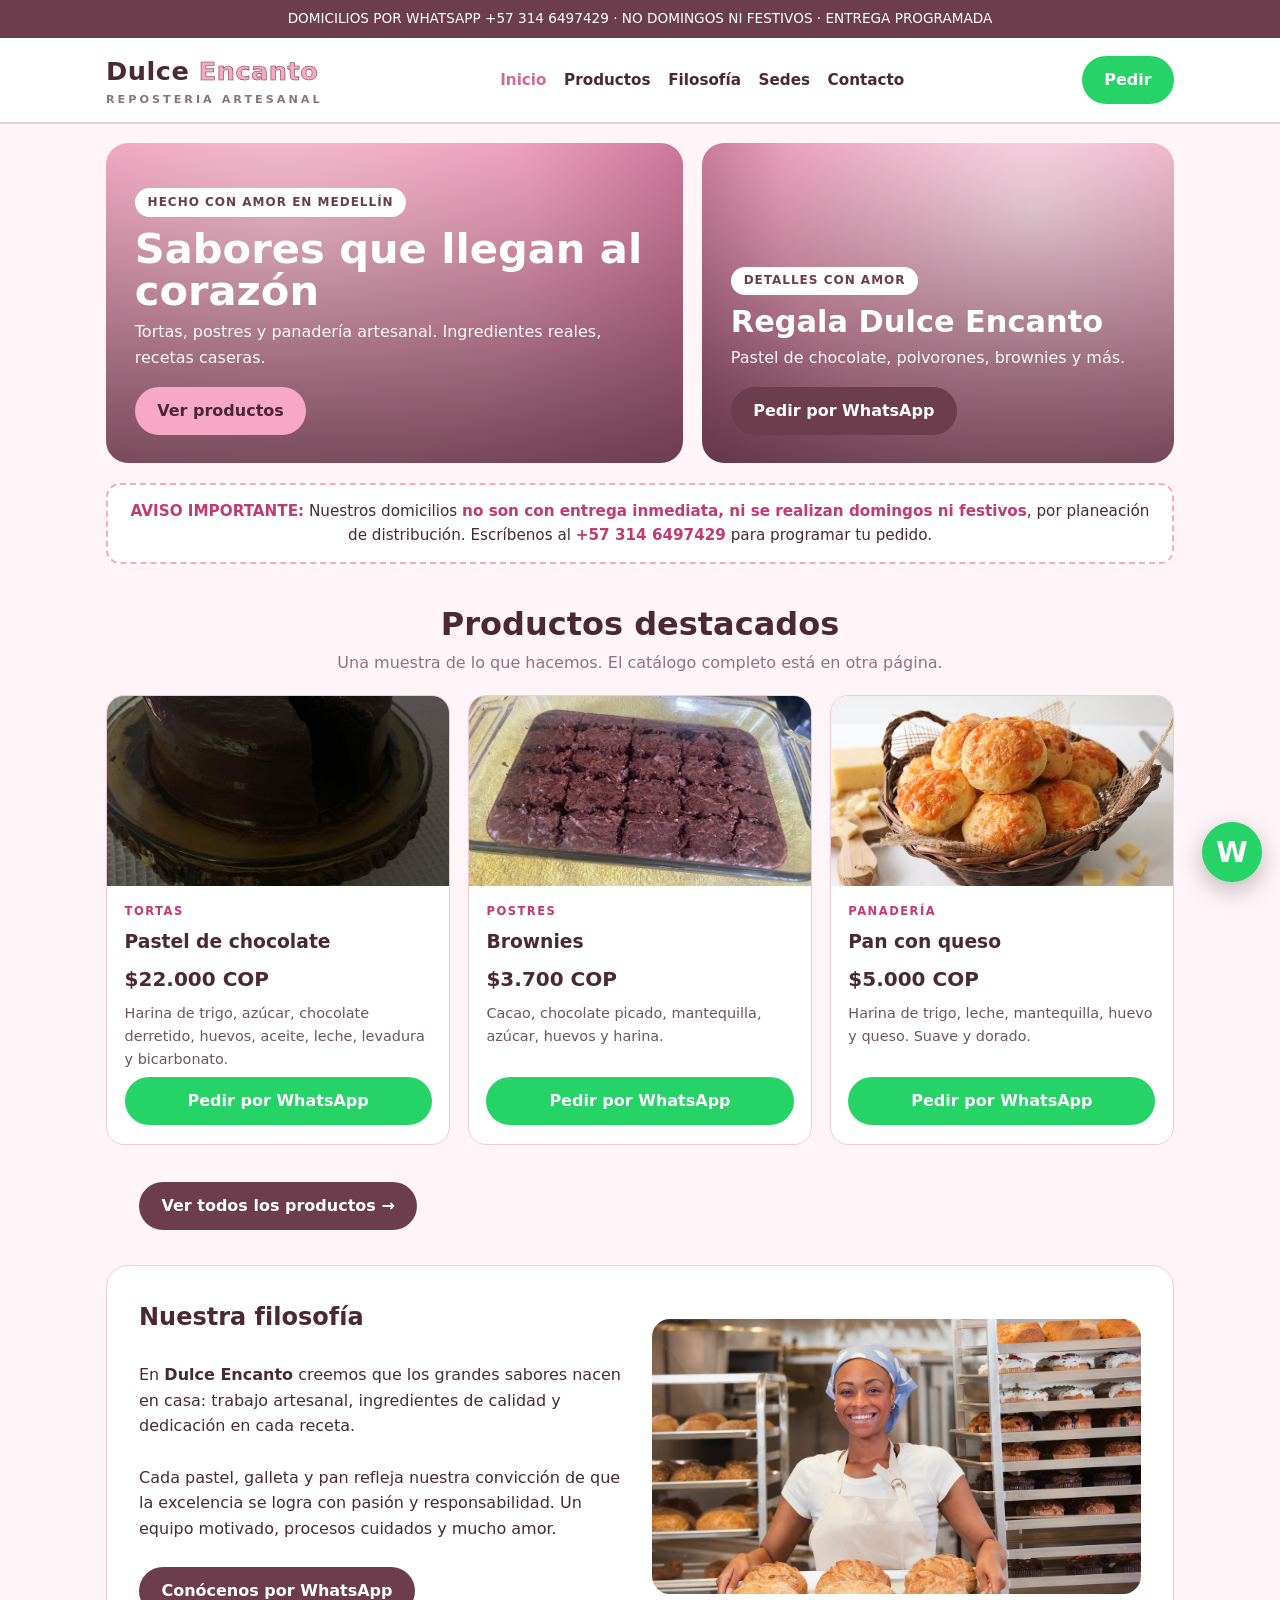
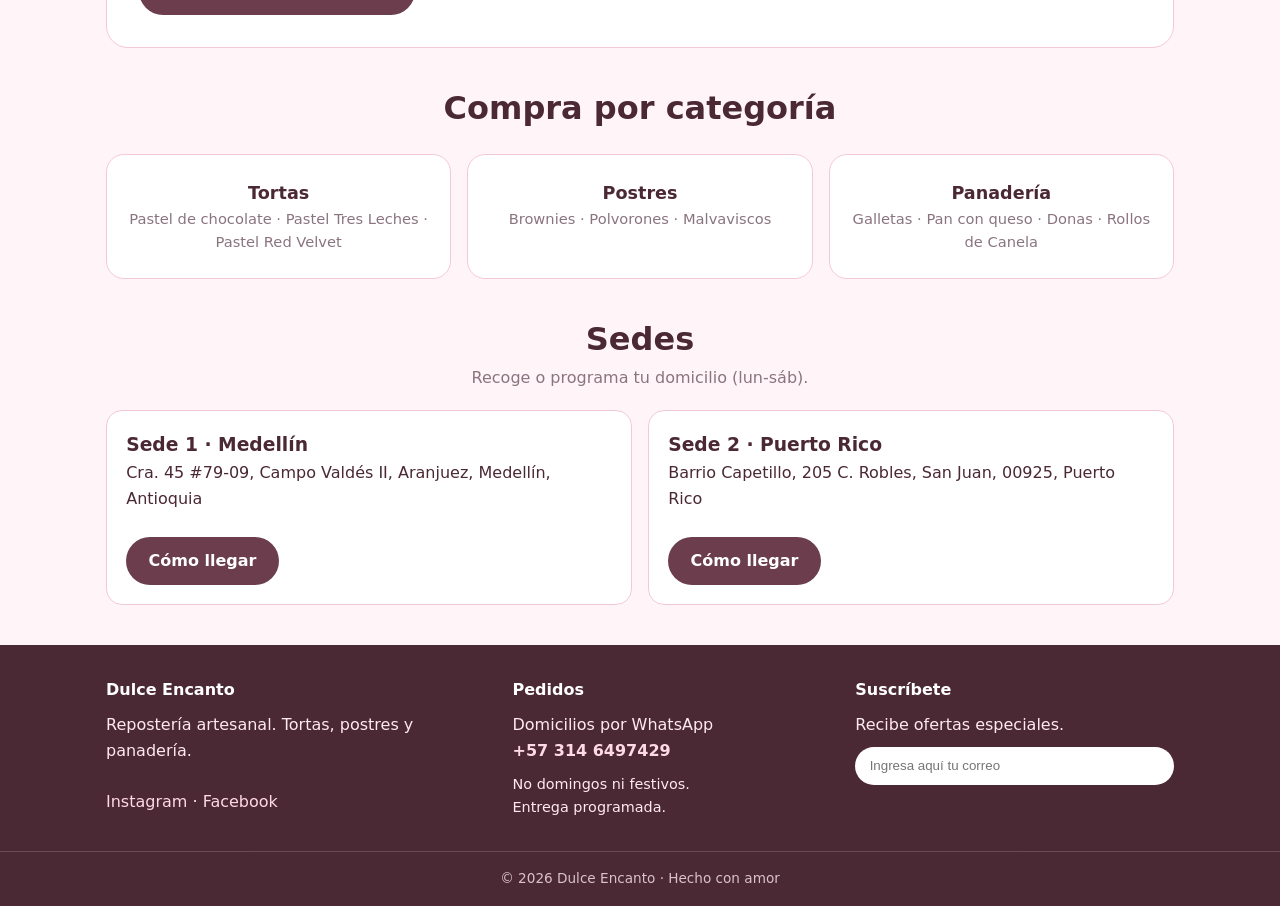
==== index.html @ 39eaeb0d "first commit" ====
<!DOCTYPE html>
<html lang="es">
  <head>
    <meta charset="UTF-8">
    <meta name="viewport" content="width=device-width, initial-scale=1.0">
    <title>Dulce Encanto - Repostería artesanal</title>
    <meta name="description" content="Dulce Encanto - Tortas, postres y panadería artesanal en Medellín. Pedidos por WhatsApp.">
    <link rel="stylesheet" href="css/styles.css">
  </head>
  <body>
    <div class="franja-superior">DOMICILIOS POR WHATSAPP +57 314 6497429 · NO DOMINGOS NI FESTIVOS · ENTREGA PROGRAMADA</div>
    <header>
      <nav class="navegacion">
        <a class="logotipo" href="index.html">
          Dulce <span>Encanto</span>
          <small>REPOSTERIA ARTESANAL</small>
        </a>
        <div class="enlaces">
          <a href="index.html" class="activo">Inicio</a>
          <a href="productos.html">Productos</a>
          <a href="#filosofia">Filosofía</a>
          <a href="#sedes">Sedes</a>
          <a href="#contacto">Contacto</a>
        </div>
        <a class="boton whatsapp" href="https://wa.me/573146497429?text=Hola%20Dulce%20Encanto%2C%20quiero%20hacer%20un%20pedido" target="_blank">Pedir</a>
      </nav>
    </header>

    <div class="portada">
      <div class="tarjeta-portada portada-principal">
        <div>
          <span class="etiqueta">HECHO CON AMOR EN MEDELLÍN</span>
          <h2>Sabores que llegan al corazón</h2>
          <p>Tortas, postres y panadería artesanal. Ingredientes reales, recetas caseras.</p>
          <a class="boton rosa" href="productos.html">Ver productos</a>
        </div>
      </div>
      <div class="tarjeta-portada portada-secundaria">
        <div>
          <span class="etiqueta">DETALLES CON AMOR</span>
          <h2 style="font-size:1.9rem">Regala Dulce Encanto</h2>
          <p>Pastel de chocolate, polvorones, brownies y más.</p>
          <a class="boton" href="https://wa.me/573146497429?text=Hola%2C%20quiero%20regalar%20un%20detalle%20de%20Dulce%20Encanto" target="_blank">Pedir por WhatsApp</a>
        </div>
      </div>
    </div>

    <div class="aviso">
      <div>
        <strong>AVISO IMPORTANTE:</strong> Nuestros domicilios
        <strong>no son con entrega inmediata, ni se realizan domingos ni festivos</strong>, por planeación de distribución. Escríbenos al
        <a href="https://wa.me/573146497429" target="_blank"><strong>+57 314 6497429</strong></a>
        para programar tu pedido.
      </div>
    </div>

    <section>
      <div class="titulo-seccion">
        <h2>Productos destacados</h2>
        <p>Una muestra de lo que hacemos. El catálogo completo está en otra página.</p>
      </div>
      <div class="cuadricula">
        <div class="tarjeta">
          <div class="foto"><img src="image/IMG_6051.jpg" alt="Pastel de chocolate" loading="lazy"></div>
          <div class="contenido-tarjeta">
            <span class="categoria">tortas</span>
            <h3>Pastel de chocolate</h3>
            <div class="precio">$22.000 COP</div>
            <p>Harina de trigo, azúcar, chocolate derretido, huevos, aceite, leche, levadura y bicarbonato.</p>
            <a class="boton whatsapp" target="_blank" href="https://wa.me/573146497429?text=Hola%20Dulce%20Encanto%2C%20quiero%20pedir%3A%20Pastel%20de%20chocolate">Pedir por WhatsApp</a>
          </div>
        </div>
        <div class="tarjeta">
          <div class="foto"><img src="image/IMG_6919.jpg" alt="Brownies" loading="lazy"></div>
          <div class="contenido-tarjeta">
            <span class="categoria">postres</span>
            <h3>Brownies</h3>
            <div class="precio">$3.700 COP</div>
            <p>Cacao, chocolate picado, mantequilla, azúcar, huevos y harina.</p>
            <a class="boton whatsapp" target="_blank" href="https://wa.me/573146497429?text=Hola%20Dulce%20Encanto%2C%20quiero%20pedir%3A%20Brownies">Pedir por WhatsApp</a>
          </div>
        </div>
        <div class="tarjeta">
          <div class="foto"><img src="image/pan-de-queso.jpg" alt="Pan con queso" loading="lazy"></div>
          <div class="contenido-tarjeta">
            <span class="categoria">panadería</span>
            <h3>Pan con queso</h3>
            <div class="precio">$5.000 COP</div>
            <p>Harina de trigo, leche, mantequilla, huevo y queso. Suave y dorado.</p>
            <a class="boton whatsapp" target="_blank" href="https://wa.me/573146497429?text=Hola%20Dulce%20Encanto%2C%20quiero%20pedir%3A%20Pan%20con%20queso">Pedir por WhatsApp</a>
          </div>
        </div>
      <div class="centrado">
        <a class="boton" href="productos.html">Ver todos los productos →</a>
      </div>
    </section>

    <section id="filosofia">
      <div class="filosofia">
        <div>
          <h2>Nuestra filosofía</h2>
          <br>
          <p>En <strong>Dulce Encanto</strong> creemos que los grandes sabores nacen en casa: trabajo artesanal, ingredientes de calidad y dedicación en cada receta.</p>
          <br>
          <p>Cada pastel, galleta y pan refleja nuestra convicción de que la excelencia se logra con pasión y responsabilidad. Un equipo motivado, procesos cuidados y mucho amor.</p>
          <br>
          <a class="boton" href="https://wa.me/573146497429?text=Hola%2C%20quiero%20conocer%20m%C3%A1s%20de%20Dulce%20Encanto" target="_blank">Conócenos por WhatsApp</a>
        </div>
        <div class="imagen-filosofia"><img src="image/U6PN663W5VCERHYHINX4J3TQE4.avif" alt="Preparación artesanal en Dulce Encanto" loading="lazy"></div>
      </div>
    </section>

    <section>
      <div class="titulo-seccion">
        <h2>Compra por categoría</h2>
      </div>
      <div class="categorias">
        <a href="productos.html#tortas">
          Tortas
          <small>Pastel de chocolate · Pastel Tres Leches · Pastel Red Velvet</small>
        </a>
        <a href="productos.html#postres">
          Postres
          <small>Brownies · Polvorones · Malvaviscos</small>
        </a>
        <a href="productos.html#panaderia">
          Panadería
          <small>Galletas · Pan con queso · Donas · Rollos de Canela</small>
        </a>
      </div>
    </section>

    <section id="sedes">
      <div class="titulo-seccion">
        <h2>Sedes</h2>
        <p>Recoge o programa tu domicilio (lun-sáb).</p>
      </div>
      <div class="sedes">
        <div class="sede">
          <h3>Sede 1 · Medellín</h3>
          <p>Cra. 45 #79-09, Campo Valdés II, Aranjuez, Medellín, Antioquia</p>
          <br>
          <a class="boton" href="https://www.google.com/maps/search/?api=1&query=Cra.+45+%2379-09+Campo+Valdes+Medellin" target="_blank">Cómo llegar</a>
        </div>
        <div class="sede">
          <h3>Sede 2 · Puerto Rico</h3>
          <p>Barrio Capetillo, 205 C. Robles, San Juan, 00925, Puerto Rico</p>
          <br>
          <a class="boton" href="https://www.google.com/maps/search/?api=1&query=205+Calle+Robles+Capetillo+San+Juan+Puerto+Rico" target="_blank">Cómo llegar</a>
        </div>
      </div>
    </section>

    <footer id="contacto">
      <div class="pie">
        <div>
          <h4>Dulce Encanto</h4>
          <p>Repostería artesanal. Tortas, postres y panadería.</p>
          <p>
            <br>
            <a href="https://www.instagram.com/garzon171108/" target="_blank">Instagram</a> ·
            <a href="https://www.facebook.com/juanjose.garzon.794" target="_blank">Facebook</a>
          </p>
        </div>
        <div>
          <h4>Pedidos</h4>
          <p>
            Domicilios por WhatsApp<br>
            <a href="https://wa.me/573146497429" target="_blank"><strong>+57 314 6497429</strong></a>
          </p>
          <p style="margin-top:.6rem;font-size:.9rem">
            No domingos ni festivos.<br>
            Entrega programada.
          </p>
        </div>
        <div class="suscripcion">
          <h4>Suscríbete</h4>
          <p>Recibe ofertas especiales.</p>
          <input type="email" placeholder="Ingresa aquí tu correo">
        </div>
      </div>
      <div class="derechos">© 2026 Dulce Encanto · Hecho con amor</div>
    </footer>
    <a class="whatsapp-flotante" href="https://wa.me/573146497429?text=Hola%20Dulce%20Encanto%2C%20quiero%20pedir" target="_blank" title="WhatsApp">W</a>
  </body>
</html>
---- css/styles.css ----
:root {
  --rosa: #f7a8c4;
  --rosa-claro: #ffd9e6;
  --rosa-bg: #fff5f8;
  --cafe: #6b3d4d;
  --cafe-osc: #4a2834;
  --dorado: #d9a441;
  --blanco: #fff;
  --gris: #8a7480;
  --borde: #f3c9d8;
}

* {
  margin: 0;
  padding: 0;
  box-sizing: border-box;
}

body {
  font-family: 'Segoe UI', system-ui, Arial, sans-serif;
  background: var(--rosa-bg);
  color: var(--cafe-osc);
  line-height: 1.6;
}

a {
  text-decoration: none;
  color: inherit;
}

header {
  position: sticky;
  top: 0;
  z-index: 50;
  background: #fff;
  border-bottom: 2px solid var(--borde);
}

.franja-superior {
  background: var(--cafe);
  color: #fff;
  text-align: center;
  font-size: .85rem;
  padding: .5rem 1rem;
}

.navegacion {
  max-width: 1100px;
  margin: auto;
  display: flex;
  align-items: center;
  justify-content: space-between;
  padding: .8rem 1rem;
  gap: 1rem;
}

.logotipo {
  font-weight: 800;
  font-size: 1.6rem;
  letter-spacing: .5px;
}

.logotipo span {
  color: var(--rosa);
  -webkit-text-stroke: .6px var(--cafe);
}

.logotipo small {
  display: block;
  font-size: .7rem;
  font-weight: 600;
  letter-spacing: 3px;
  color: var(--gris);
}

.enlaces {
  display: flex;
  gap: 1.1rem;
  font-weight: 600;
  font-size: .95rem;
}

.enlaces a:hover,
.enlaces a.activo {
  color: #d16a93;
}

.boton {
  display: inline-block;
  background: var(--cafe);
  color: #fff;
  padding: .7rem 1.4rem;
  border-radius: 999px;
  font-weight: 700;
  border: 0;
  cursor: pointer;
}

.boton.rosa {
  background: var(--rosa);
  color: var(--cafe-osc);
}

.boton.whatsapp {
  background: #25D366;
  color: #fff;
}

.portada {
  max-width: 1100px;
  margin: 1.2rem auto;
  padding: 0 1rem;
  display: grid;
  grid-template-columns: 1.1fr .9fr;
  gap: 1.2rem;
}

.tarjeta-portada {
  border-radius: 22px;
  overflow: hidden;
  min-height: 320px;
  display: flex;
  align-items: flex-end;
  padding: 1.8rem;
  color: #fff;
  position: relative;
}

.tarjeta-portada h2 {
  font-size: 2.6rem;
  line-height: 1;
}

.tarjeta-portada p {
  margin: .5rem 0 1rem;
  opacity: .95;
}

.portada-principal {
  background: linear-gradient(180deg, rgba(74,40,52,.05), rgba(74,40,52,.72)), radial-gradient(circle at 30% 30%, #ffc9db, #f7a8c4 55%, #c96f96);
}

.portada-secundaria {
  background: linear-gradient(180deg, rgba(74,40,52,.05), rgba(74,40,52,.72)), radial-gradient(circle at 70% 20%, #ffe4ee, #f3a9c3 60%, #a85a7d);
}

.etiqueta {
  display: inline-block;
  background: #fff;
  color: var(--cafe);
  font-size: .75rem;
  font-weight: 800;
  letter-spacing: 1px;
  padding: .3rem .8rem;
  border-radius: 999px;
  margin-bottom: .7rem;
}

.aviso {
  max-width: 1100px;
  margin: 1rem auto;
  padding: 0 1rem;
}

.aviso div {
  background: #fff;
  border: 2px dashed var(--rosa);
  border-radius: 14px;
  padding: .9rem 1.1rem;
  font-size: .95rem;
  text-align: center;
}

.aviso strong {
  color: #c13a72;
}

section {
  max-width: 1100px;
  margin: 2.2rem auto;
  padding: 0 1rem;
}

.titulo-seccion {
  text-align: center;
  margin-bottom: 1.2rem;
}

.titulo-seccion h2 {
  font-size: 2rem;
}

.titulo-seccion p {
  color: var(--gris);
}

.filtros {
  display: flex;
  gap: .6rem;
  justify-content: center;
  flex-wrap: wrap;
  margin-bottom: 1.2rem;
}

.filtros a {
  border: 2px solid var(--borde);
  background: #fff;
  padding: .45rem 1.1rem;
  border-radius: 999px;
  font-weight: 700;
  color: var(--cafe);
}

.filtros a:hover {
  background: var(--cafe);
  color: #fff;
  border-color: var(--cafe);
}

.cuadricula {
  display: grid;
  grid-template-columns: repeat(3, 1fr);
  gap: 1.1rem;
}

.tarjeta {
  background: #fff;
  border: 1px solid var(--borde);
  border-radius: 18px;
  overflow: hidden;
  display: flex;
  flex-direction: column;
}

.foto {
  height: 190px;
  overflow: hidden;
  background: var(--rosa-claro);
}

.foto img {
  width: 100%;
  height: 100%;
  object-fit: cover;
  display: block;
}

.foto-1 {
  background: linear-gradient(135deg, #5b2e3e, #8d4b60);
}

.foto-2 {
  background: linear-gradient(135deg, #f7a8c4, #c96f96);
}

.foto-3 {
  background: linear-gradient(135deg, #7a4a2e, #c98a4b);
}

.foto-4 {
  background: linear-gradient(135deg, #ffb3c9, #ff7fa5);
}

.foto-5 {
  background: linear-gradient(135deg, #d9a441, #a86f1f);
}

.foto-6 {
  background: linear-gradient(135deg, #e9b44c, #b87a2a);
}

.contenido-tarjeta {
  padding: 1rem 1.1rem 1.2rem;
  display: flex;
  flex-direction: column;
  gap: .4rem;
  flex: 1;
}

.categoria {
  font-size: .72rem;
  font-weight: 800;
  letter-spacing: 1.5px;
  text-transform: uppercase;
  color: #c13a72;
}

.precio {
  font-size: 1.25rem;
  font-weight: 800;
}

.contenido-tarjeta p {
  font-size: .9rem;
  color: #6d5560;
}

.contenido-tarjeta .boton {
  margin-top: auto;
  text-align: center;
}

.filosofia {
  background: #fff;
  border: 1px solid var(--borde);
  border-radius: 22px;
  padding: 2rem;
  display: grid;
  grid-template-columns: 1fr 1fr;
  gap: 1.5rem;
  align-items: center;
}

.imagen-filosofia {
  border-radius: 18px;
  min-height: 240px;
  overflow: hidden;
  background: var(--rosa-claro);
}

.imagen-filosofia img {
  width: 100%;
  height: 100%;
  min-height: 240px;
  object-fit: cover;
  display: block;
}

.categorias {
  display: grid;
  grid-template-columns: repeat(3, 1fr);
  gap: 1rem;
}

.categorias a {
  background: #fff;
  border: 1px solid var(--borde);
  border-radius: 18px;
  padding: 1.5rem 1rem;
  text-align: center;
  font-weight: 800;
  font-size: 1.1rem;
}

.categorias small {
  display: block;
  color: var(--gris);
  font-weight: 500;
}

.sedes {
  display: grid;
  grid-template-columns: 1fr 1fr;
  gap: 1rem;
}

.sede {
  background: #fff;
  border: 1px solid var(--borde);
  border-radius: 16px;
  padding: 1.2rem;
}

footer {
  background: var(--cafe-osc);
  color: #ffe9f1;
  margin-top: 2.5rem;
}

.pie {
  max-width: 1100px;
  margin: auto;
  padding: 2rem 1rem;
  display: grid;
  grid-template-columns: 1.2fr 1fr 1fr;
  gap: 1.5rem;
}

.pie a {
  color: #ffd9e6;
}

.pie h4 {
  margin-bottom: .6rem;
  color: #fff;
}

.suscripcion input {
  padding: .7rem .9rem;
  border-radius: 999px;
  border: 0;
  width: 100%;
  margin: .6rem 0;
}

.whatsapp-flotante {
  position: fixed;
  right: 18px;
  bottom: 18px;
  background: #25D366;
  color: #fff;
  width: 60px;
  height: 60px;
  border-radius: 50%;
  display: flex;
  align-items: center;
  justify-content: center;
  font-size: 1.8rem;
  font-weight: 800;
  box-shadow: 0 8px 24px rgba(0,0,0,.25);
  z-index: 60;
}

.derechos {
  text-align: center;
  padding: 1rem;
  font-size: .85rem;
  opacity: .8;
  border-top: 1px solid rgba(255,255,255,.2);
}

.centrado {
  text-align: center;
  margin-top: 1.2rem;
}

@media (max-width: 850px) {
  .portada,
  .filosofia,
  .pie {
    grid-template-columns: 1fr;
  }

  .cuadricula {
    grid-template-columns: 1fr 1fr;
  }

  .categorias,
  .sedes {
    grid-template-columns: 1fr;
  }

  .enlaces {
    display: none;
  }
}

@media (max-width: 520px) {
  .cuadricula {
    grid-template-columns: 1fr;
  }

  .tarjeta-portada h2 {
    font-size: 2rem;
  }
}
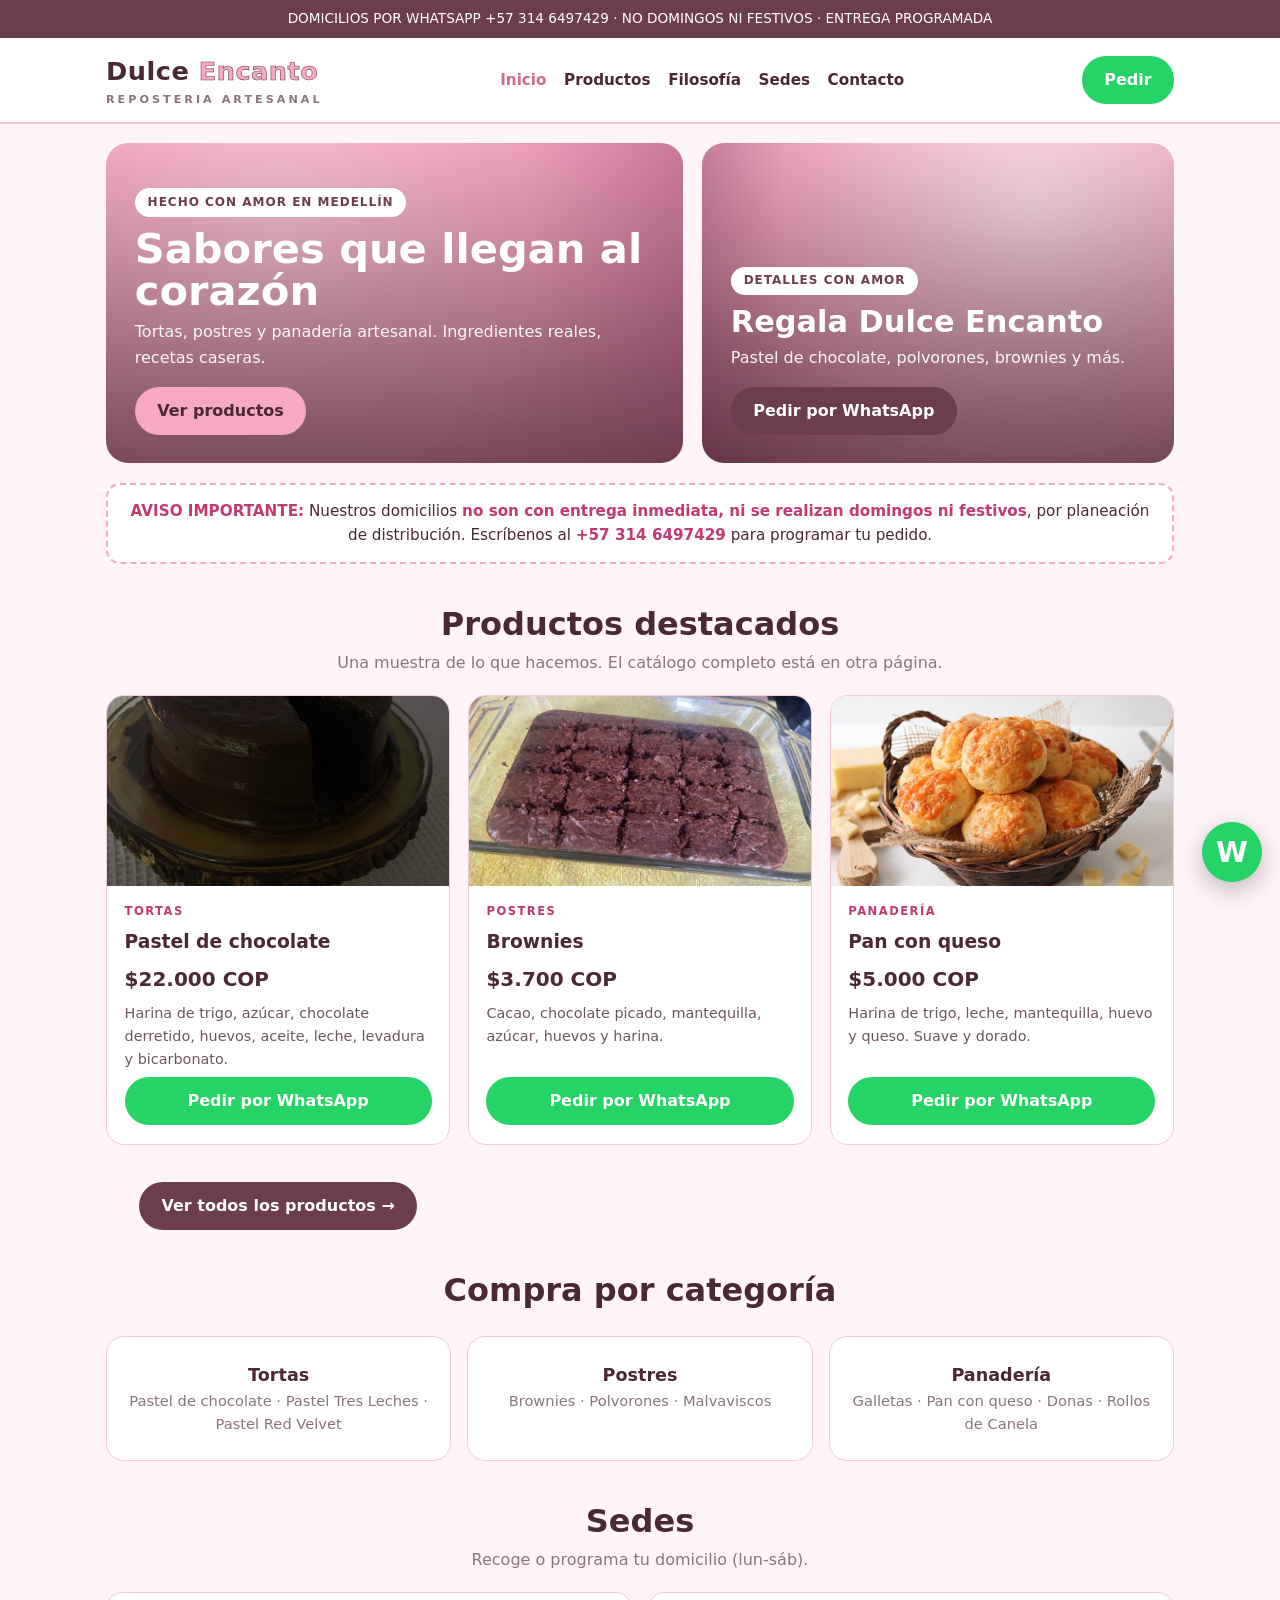
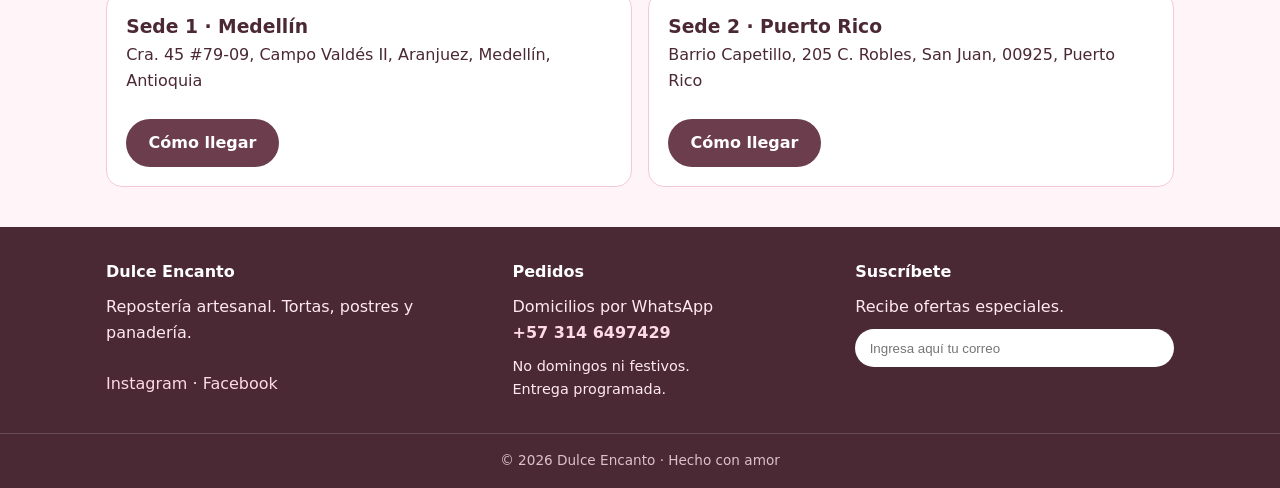
==== commit 04ba0d28: "second commit" ====
--- a/index.html
+++ b/index.html
@@ -18,7 +18,7 @@
         <div class="enlaces">
           <a href="index.html" class="activo">Inicio</a>
           <a href="productos.html">Productos</a>
-          <a href="#filosofia">Filosofía</a>
+          <a href="filosofia.html">Filosofía</a>
           <a href="#sedes">Sedes</a>
           <a href="#contacto">Contacto</a>
         </div>
@@ -92,21 +92,6 @@
         </div>
       <div class="centrado">
         <a class="boton" href="productos.html">Ver todos los productos →</a>
-      </div>
-    </section>
-
-    <section id="filosofia">
-      <div class="filosofia">
-        <div>
-          <h2>Nuestra filosofía</h2>
-          <br>
-          <p>En <strong>Dulce Encanto</strong> creemos que los grandes sabores nacen en casa: trabajo artesanal, ingredientes de calidad y dedicación en cada receta.</p>
-          <br>
-          <p>Cada pastel, galleta y pan refleja nuestra convicción de que la excelencia se logra con pasión y responsabilidad. Un equipo motivado, procesos cuidados y mucho amor.</p>
-          <br>
-          <a class="boton" href="https://wa.me/573146497429?text=Hola%2C%20quiero%20conocer%20m%C3%A1s%20de%20Dulce%20Encanto" target="_blank">Conócenos por WhatsApp</a>
-        </div>
-        <div class="imagen-filosofia"><img src="image/U6PN663W5VCERHYHINX4J3TQE4.avif" alt="Preparación artesanal en Dulce Encanto" loading="lazy"></div>
       </div>
     </section>
 
--- a/css/styles.css
+++ b/css/styles.css
@@ -189,7 +189,9 @@
 .titulo-seccion h2 {
   font-size: 2rem;
 }
-
+summary{
+  cursor: pointer;
+}
 .titulo-seccion p {
   color: var(--gris);
 }
